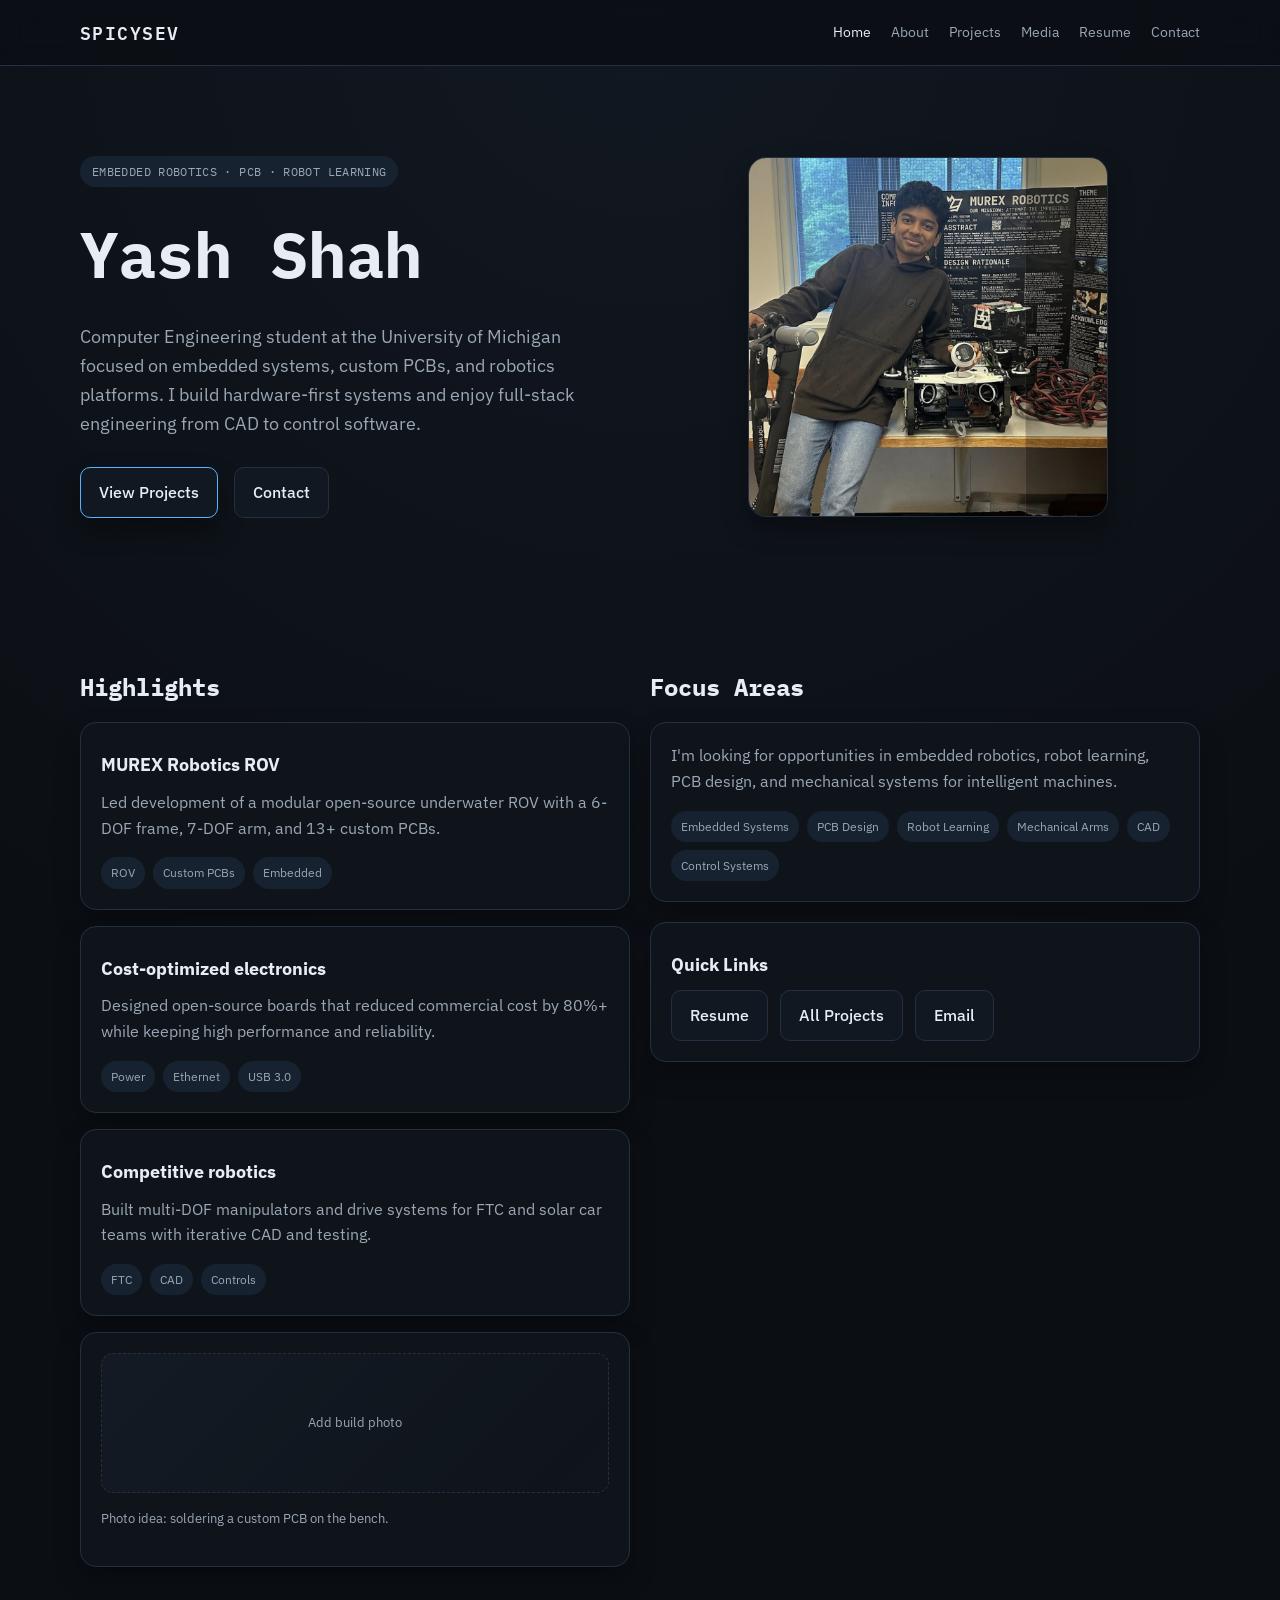
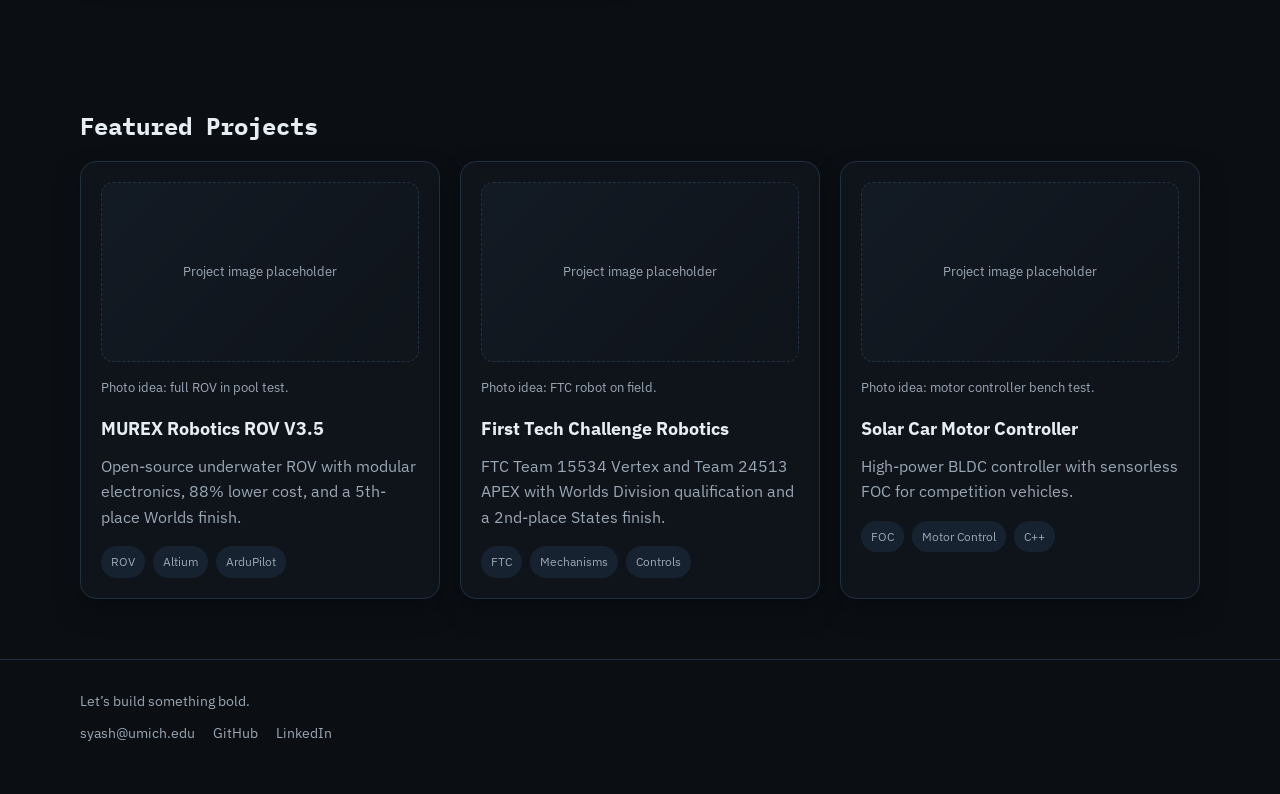
==== index.html @ 1bed522b "Starter template without media" ====
<!DOCTYPE html>
<html lang="en">
  <head>
    <meta charset="UTF-8" />
    <meta name="viewport" content="width=device-width, initial-scale=1.0" />
    <title>Yash | Embedded & Robotics</title>
    <link rel="stylesheet" href="styles.css" />
  </head>
  <body>
    <header class="nav">
      <div class="container nav-inner">
        <a class="logo" href="index.html">spicysev</a>
        <nav class="nav-links">
          <a href="index.html">Home</a>
          <a href="about.html">About</a>
          <a href="projects.html">Projects</a>
          <a href="media.html">Media</a>
          <a href="resume.html">Resume</a>
          <a href="contact.html">Contact</a>
        </nav>
      </div>
    </header>

    <main>
      <section class="hero">
        <div class="container hero-grid">
          <div>
            <span class="pill">Embedded Robotics · PCB · Robot Learning</span>
            <h1>Yash Shah</h1>
            <p>
              Computer Engineering student at the University of Michigan focused
              on embedded systems, custom PCBs, and robotics platforms. I build
              hardware-first systems and enjoy full-stack engineering from CAD to
              control software.
            </p>
            <div class="hero-actions">
              <a class="button primary" href="projects.html">View Projects</a>
              <a class="button" href="contact.html">Contact</a>
            </div>
          </div>
          <div class="hero-media">
            <img class="headshot" src="yash.jpg" alt="Yash headshot" />
          </div>
        </div>
      </section>

      <section>
        <div class="container split">
          <div>
            <h2 class="section-title">Highlights</h2>
            <div class="list">
              <div class="card">
                <h3>MUREX Robotics ROV</h3>
                <p>
                  Led development of a modular open-source underwater ROV with
                  a 6-DOF frame, 7-DOF arm, and 13+ custom PCBs.
                </p>
                <div class="tags">
                  <span class="tag">ROV</span>
                  <span class="tag">Custom PCBs</span>
                  <span class="tag">Embedded</span>
                </div>
              </div>
              <div class="card">
                <h3>Cost-optimized electronics</h3>
                <p>
                  Designed open-source boards that reduced commercial cost by
                  80%+ while keeping high performance and reliability.
                </p>
                <div class="tags">
                  <span class="tag">Power</span>
                  <span class="tag">Ethernet</span>
                  <span class="tag">USB 3.0</span>
                </div>
              </div>
              <div class="card">
                <h3>Competitive robotics</h3>
                <p>
                  Built multi-DOF manipulators and drive systems for FTC and
                  solar car teams with iterative CAD and testing.
                </p>
                <div class="tags">
                  <span class="tag">FTC</span>
                  <span class="tag">CAD</span>
                  <span class="tag">Controls</span>
                </div>
              </div>
              <div class="card">
                <div class="media-placeholder small">Add build photo</div>
                <p class="media-caption">Photo idea: soldering a custom PCB on the bench.</p>
              </div>
            </div>
          </div>
          <div>
            <h2 class="section-title">Focus Areas</h2>
            <div class="card">
              <p class="muted">
                I'm looking for opportunities in embedded robotics, robot
                learning, PCB design, and mechanical systems for intelligent
                machines.
              </p>
              <div class="tags">
                <span class="tag">Embedded Systems</span>
                <span class="tag">PCB Design</span>
                <span class="tag">Robot Learning</span>
                <span class="tag">Mechanical Arms</span>
                <span class="tag">CAD</span>
                <span class="tag">Control Systems</span>
              </div>
            </div>
            <div class="card" style="margin-top: 20px;">
              <h3>Quick Links</h3>
              <div class="project-actions">
                <a class="button" href="resume.html">Resume</a>
                <a class="button" href="projects.html">All Projects</a>
                <a class="button" href="contact.html">Email</a>
              </div>
            </div>
          </div>
        </div>
      </section>

      <section>
        <div class="container">
          <h2 class="section-title">Featured Projects</h2>
          <div class="grid grid-3">
            <a class="card" href="murex-rov.html">
              <div class="media-placeholder">Project image placeholder</div>
              <p class="media-caption">Photo idea: full ROV in pool test.</p>
              <h3>MUREX Robotics ROV V3.5</h3>
              <p>
                Open-source underwater ROV with modular electronics, 88% lower
                cost, and a 5th-place Worlds finish.
              </p>
              <div class="tags">
                <span class="tag">ROV</span>
                <span class="tag">Altium</span>
                <span class="tag">ArduPilot</span>
              </div>
            </a>
            <a class="card" href="land-rov.html">
              <div class="media-placeholder">Project image placeholder</div>
              <p class="media-caption">Photo idea: FTC robot on field.</p>
              <h3>First Tech Challenge Robotics</h3>
              <p>
                FTC Team 15534 Vertex and Team 24513 APEX with Worlds Division
                qualification and a 2nd-place States finish.
              </p>
              <div class="tags">
                <span class="tag">FTC</span>
                <span class="tag">Mechanisms</span>
                <span class="tag">Controls</span>
              </div>
            </a>
            <a class="card" href="solar-car.html">
              <div class="media-placeholder">Project image placeholder</div>
              <p class="media-caption">Photo idea: motor controller bench test.</p>
              <h3>Solar Car Motor Controller</h3>
              <p>
                High-power BLDC controller with sensorless FOC for competition
                vehicles.
              </p>
              <div class="tags">
                <span class="tag">FOC</span>
                <span class="tag">Motor Control</span>
                <span class="tag">C++</span>
              </div>
            </a>
          </div>
        </div>
      </section>
    </main>

    <footer class="footer">
      <div class="container">
        <div>Let’s build something bold.</div>
        <div class="footer-links">
          <a href="mailto:syash@umich.edu">syash@umich.edu</a>
          <a href="https://github.com/spicysev-gif" target="_blank" rel="noreferrer">GitHub</a>
          <a href="https://linkedin.com/in/yash-shah1813" target="_blank" rel="noreferrer">LinkedIn</a>
        </div>
      </div>
    </footer>

    <script src="script.js"></script>
  </body>
</html>
---- styles.css ----
@import url("https://fonts.googleapis.com/css2?family=IBM+Plex+Mono:wght@400;600&family=IBM+Plex+Sans:wght@400;500;600&display=swap");

:root {
  color-scheme: dark;
  --bg: #0b0f14;
  --bg-elev: #121821;
  --text: #e6edf3;
  --muted: #9aa7b4;
  --accent: #5ab2ff;
  --accent-strong: #7cc4ff;
  --border: #223041;
  --card: #0f141b;
  --tag: #172231;
  --shadow: 0 12px 24px rgba(0, 0, 0, 0.35);
}

*,
*::before,
*::after {
  box-sizing: border-box;
}

body {
  margin: 0;
  font-family: "IBM Plex Sans", "Segoe UI", system-ui, sans-serif;
  background: radial-gradient(circle at top, #121821 0%, #0b0f14 45%);
  color: var(--text);
  line-height: 1.6;
}

a {
  color: inherit;
  text-decoration: none;
}

img {
  max-width: 100%;
  display: block;
}

.container {
  width: min(1120px, 92vw);
  margin: 0 auto;
}

.pill {
  display: inline-flex;
  align-items: center;
  gap: 8px;
  padding: 6px 12px;
  border-radius: 999px;
  background: var(--tag);
  color: var(--muted);
  font-family: "IBM Plex Mono", monospace;
  font-size: 12px;
  letter-spacing: 0.03em;
  text-transform: uppercase;
}

.nav {
  position: sticky;
  top: 0;
  z-index: 10;
  backdrop-filter: blur(12px);
  background: rgba(11, 15, 20, 0.85);
  border-bottom: 1px solid var(--border);
}

.nav-inner {
  display: flex;
  align-items: center;
  justify-content: space-between;
  padding: 18px 0;
}

.logo {
  font-family: "IBM Plex Mono", monospace;
  font-weight: 600;
  letter-spacing: 0.08em;
  text-transform: uppercase;
  font-size: 18px;
}

.nav-links {
  display: flex;
  gap: 20px;
  font-size: 14px;
  color: var(--muted);
}

.nav-links a.active {
  color: var(--text);
}

.hero {
  padding: 90px 0 70px;
}

.hero-grid {
  display: grid;
  gap: 32px;
  grid-template-columns: repeat(auto-fit, minmax(260px, 1fr));
  align-items: center;
}

.hero-media {
  display: grid;
  justify-items: center;
}

.headshot {
  width: min(360px, 80vw);
  aspect-ratio: 1 / 1;
  border-radius: 18px;
  object-fit: cover;
  border: 1px solid var(--border);
  box-shadow: var(--shadow);
}

.hero h1 {
  font-family: "IBM Plex Mono", monospace;
  font-size: clamp(36px, 6vw, 64px);
  margin: 16px 0 12px;
}

.hero p {
  max-width: 720px;
  color: var(--muted);
  font-size: 18px;
}

.hero-actions {
  display: flex;
  flex-wrap: wrap;
  gap: 16px;
  margin-top: 28px;
}

.button {
  padding: 12px 18px;
  border-radius: 10px;
  border: 1px solid var(--border);
  background: var(--bg-elev);
  color: var(--text);
  font-weight: 500;
  display: inline-flex;
  align-items: center;
  gap: 10px;
  transition: transform 0.2s ease, border-color 0.2s ease;
}

.button.primary {
  border-color: var(--accent);
  box-shadow: var(--shadow);
}

.button:hover {
  transform: translateY(-2px);
  border-color: var(--accent-strong);
}

section {
  padding: 60px 0;
}

.section-title {
  font-family: "IBM Plex Mono", monospace;
  font-size: 24px;
  margin-bottom: 16px;
}

.muted {
  color: var(--muted);
}

.grid {
  display: grid;
  gap: 20px;
}

.grid-3 {
  grid-template-columns: repeat(auto-fit, minmax(240px, 1fr));
}

.card {
  background: var(--card);
  border: 1px solid var(--border);
  border-radius: 16px;
  padding: 20px;
  box-shadow: var(--shadow);
}

.card h3 {
  margin: 8px 0 10px;
  font-size: 18px;
}

.card p {
  color: var(--muted);
  margin: 0 0 16px;
}

.tags {
  display: flex;
  flex-wrap: wrap;
  gap: 8px;
}

.tag {
  padding: 6px 10px;
  border-radius: 999px;
  background: var(--tag);
  font-size: 12px;
  color: var(--muted);
}

.media-placeholder {
  height: 180px;
  border-radius: 12px;
  border: 1px dashed var(--border);
  background: linear-gradient(135deg, rgba(34, 48, 65, 0.25), rgba(16, 20, 27, 0.6));
  display: grid;
  place-items: center;
  color: var(--muted);
  font-size: 13px;
  margin-bottom: 16px;
}

.media-placeholder.small {
  height: 140px;
}

.media-caption {
  margin-top: -6px;
  margin-bottom: 16px;
  font-size: 13px;
  color: var(--muted);
}

.detail {
  display: grid;
  gap: 30px;
  grid-template-columns: repeat(auto-fit, minmax(280px, 1fr));
  align-items: start;
}

.detail h4 {
  margin: 0 0 10px;
  font-size: 18px;
}

.detail ul {
  margin: 0;
  padding-left: 18px;
  color: var(--muted);
}

.resume-embed {
  width: 100%;
  height: min(80vh, 900px);
  border: 1px solid var(--border);
  border-radius: 12px;
  background: var(--bg-elev);
}

.footer {
  border-top: 1px solid var(--border);
  padding: 30px 0 50px;
  color: var(--muted);
  font-size: 14px;
}

.footer-links {
  display: flex;
  gap: 18px;
  flex-wrap: wrap;
  margin-top: 10px;
}

.project-actions {
  display: flex;
  flex-wrap: wrap;
  gap: 12px;
}

.button.disabled {
  opacity: 0.5;
  pointer-events: none;
}

.form {
  display: grid;
  gap: 16px;
  max-width: 620px;
}

label {
  font-size: 13px;
  color: var(--muted);
  display: block;
  margin-bottom: 6px;
}

input,
textarea {
  width: 100%;
  padding: 12px 14px;
  border-radius: 10px;
  border: 1px solid var(--border);
  background: var(--bg-elev);
  color: var(--text);
  font-family: inherit;
}

textarea {
  min-height: 140px;
  resize: vertical;
}

.split {
  display: grid;
  grid-template-columns: repeat(auto-fit, minmax(220px, 1fr));
  gap: 20px;
}

.list {
  display: grid;
  gap: 16px;
}

.media-grid {
  display: grid;
  gap: 18px;
  grid-template-columns: repeat(auto-fit, minmax(220px, 1fr));
}

.timeline {
  display: grid;
  gap: 16px;
}

.timeline-item {
  padding: 16px;
  border: 1px solid var(--border);
  border-radius: 12px;
  background: var(--bg-elev);
}

@media (max-width: 720px) {
  .nav-links {
    gap: 12px;
    font-size: 12px;
  }

  .hero {
    padding: 70px 0 50px;
  }
}
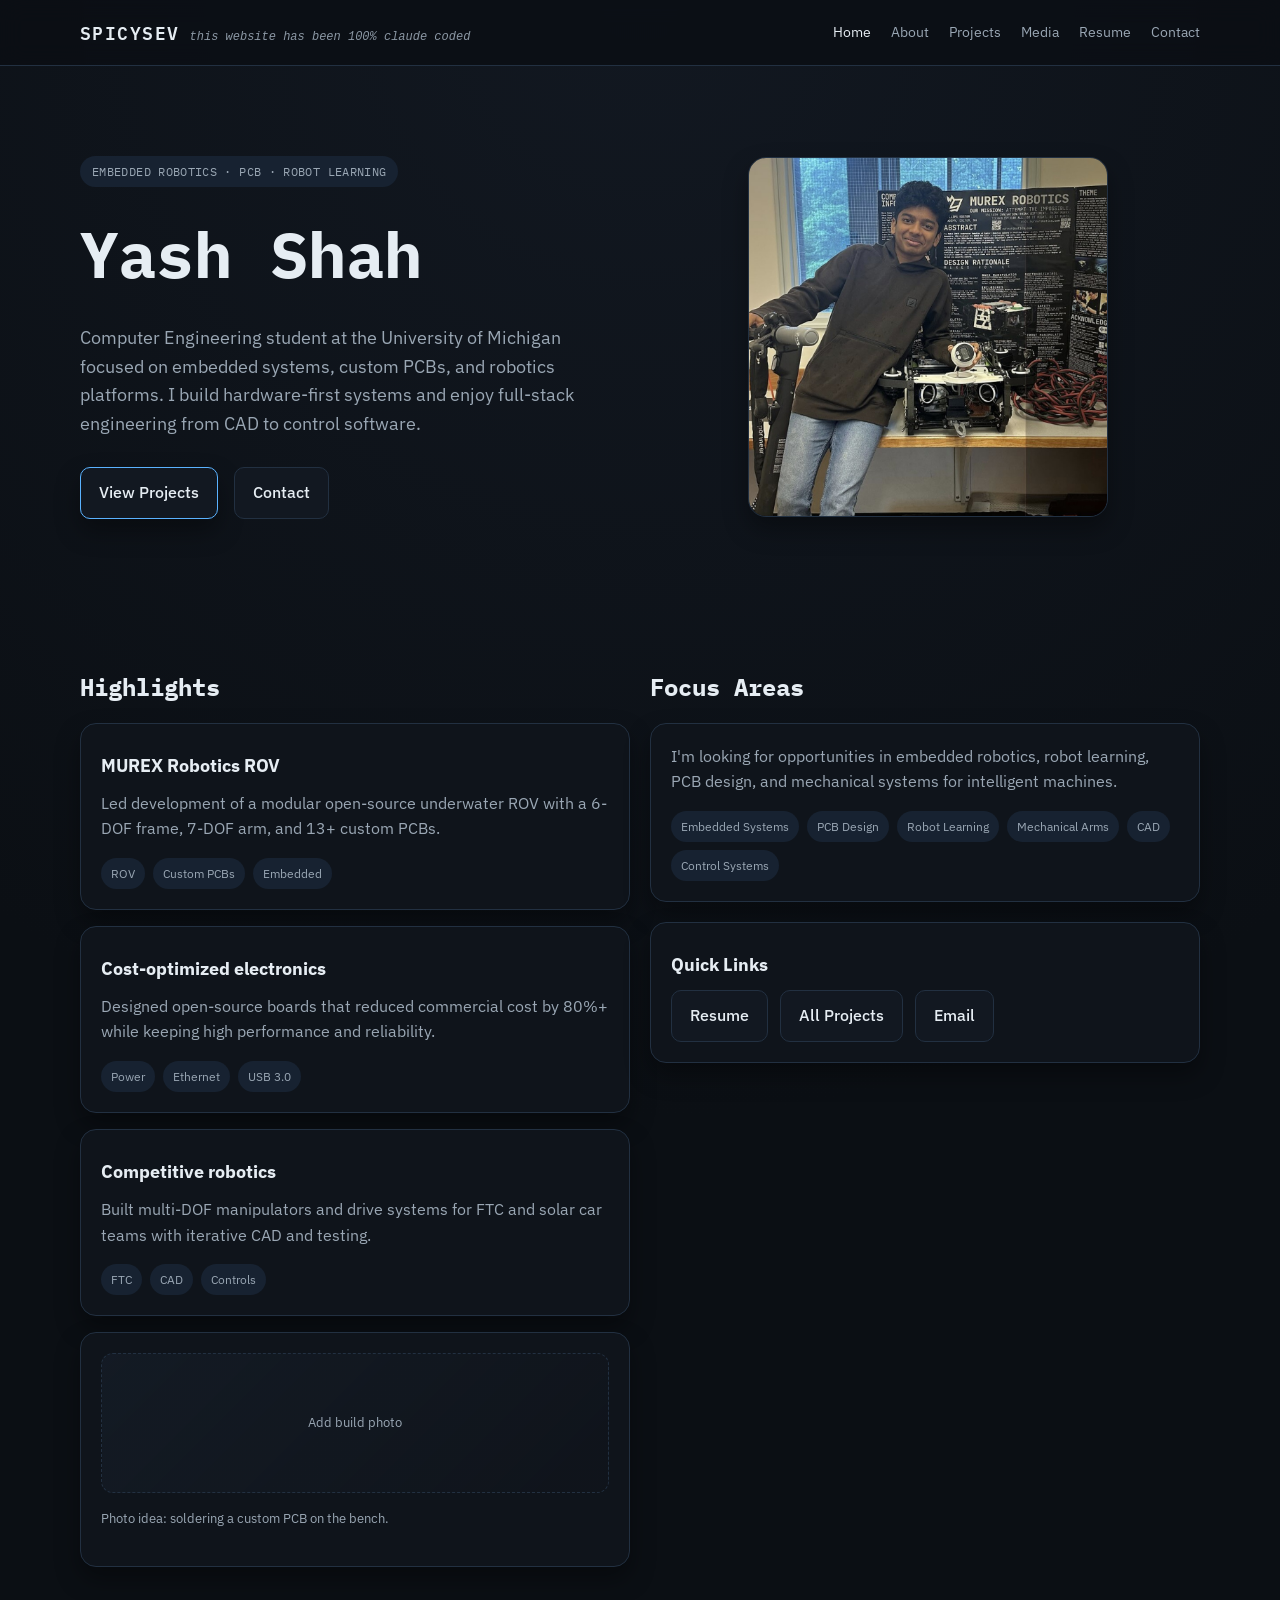
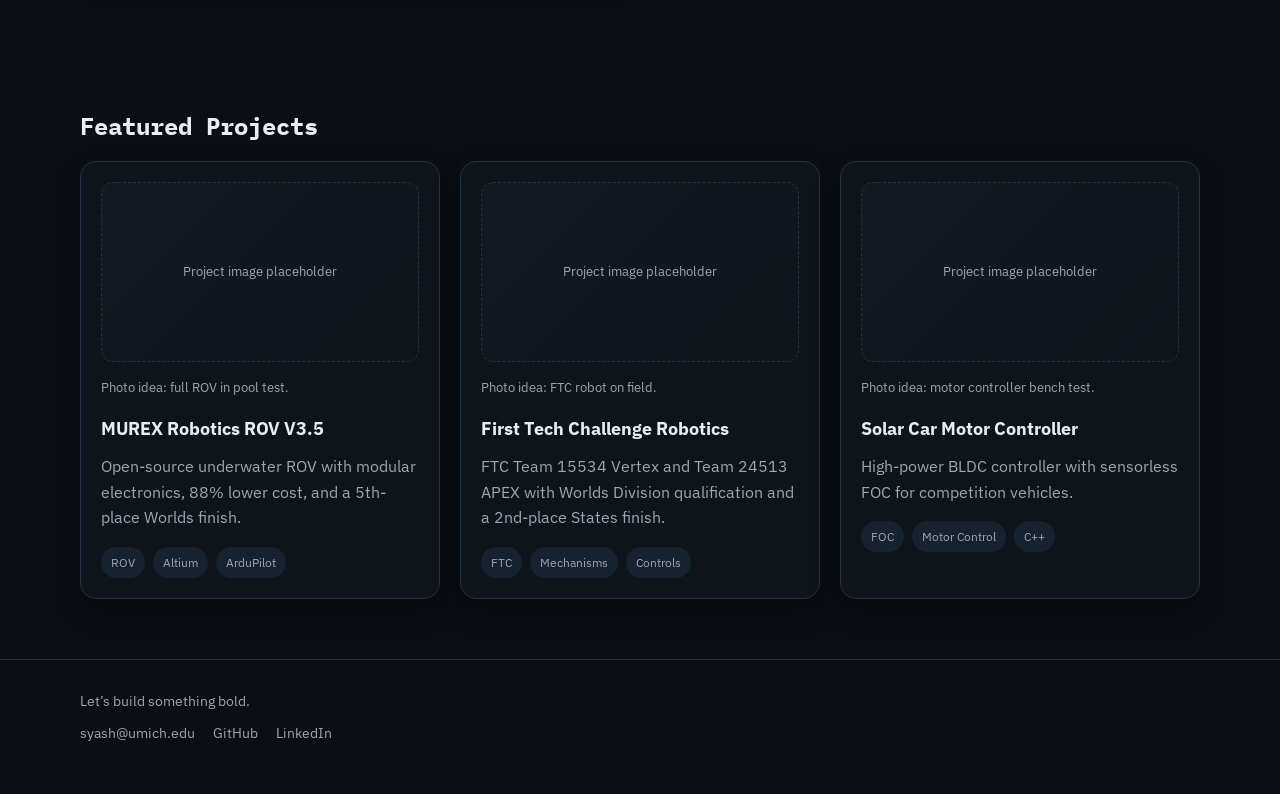
==== commit 009d22cd: "Added big media for MUREX" ====
--- a/index.html
+++ b/index.html
@@ -9,7 +9,10 @@
   <body>
     <header class="nav">
       <div class="container nav-inner">
-        <a class="logo" href="index.html">spicysev</a>
+        <div class="nav-brand">
+          <a class="logo" href="index.html">spicysev</a>
+          <span class="logo-tagline">this website has been 100% claude coded</span>
+        </div>
         <nav class="nav-links">
           <a href="index.html">Home</a>
           <a href="about.html">About</a>
@@ -49,7 +52,7 @@
           <div>
             <h2 class="section-title">Highlights</h2>
             <div class="list">
-              <div class="card">
+              <a class="card" href="murex-rov.html" style="text-decoration: none; display: block;">
                 <h3>MUREX Robotics ROV</h3>
                 <p>
                   Led development of a modular open-source underwater ROV with
@@ -60,7 +63,7 @@
                   <span class="tag">Custom PCBs</span>
                   <span class="tag">Embedded</span>
                 </div>
-              </div>
+              </a>
               <div class="card">
                 <h3>Cost-optimized electronics</h3>
                 <p>
--- a/styles.css
+++ b/styles.css
@@ -73,12 +73,26 @@
   padding: 18px 0;
 }
 
+.nav-brand {
+  display: flex;
+  align-items: baseline;
+  gap: 10px;
+}
+
 .logo {
   font-family: "IBM Plex Mono", monospace;
   font-weight: 600;
   letter-spacing: 0.08em;
   text-transform: uppercase;
   font-size: 18px;
+}
+
+.logo-tagline {
+  font-family: "IBM Plex Mono", monospace;
+  font-size: 12px;
+  font-style: italic;
+  color: var(--muted);
+  opacity: 0.9;
 }
 
 .nav-links {
@@ -188,6 +202,12 @@
   border-radius: 16px;
   padding: 20px;
   box-shadow: var(--shadow);
+  transition: transform 0.2s ease, border-color 0.2s ease;
+}
+
+.card:hover {
+  transform: translateY(-2px);
+  border-color: var(--accent);
 }
 
 .card h3 {
@@ -224,6 +244,12 @@
   color: var(--muted);
   font-size: 13px;
   margin-bottom: 16px;
+  transition: border-color 0.2s ease, background 0.2s ease;
+}
+
+.media-placeholder:hover {
+  border-color: var(--accent);
+  background: linear-gradient(135deg, rgba(90, 178, 255, 0.15), rgba(16, 20, 27, 0.6));
 }
 
 .media-placeholder.small {
@@ -261,6 +287,25 @@
   border: 1px solid var(--border);
   border-radius: 12px;
   background: var(--bg-elev);
+}
+
+.video-container {
+  width: 100%;
+  margin-bottom: 20px;
+}
+
+.project-video {
+  width: 100%;
+  max-width: 100%;
+  border-radius: 12px;
+  border: 1px solid var(--border);
+  background: var(--bg-elev);
+  box-shadow: var(--shadow);
+}
+
+img[alt="MUREX ROV"]:hover {
+  transform: translateY(-2px);
+  border-color: var(--accent);
 }
 
 .footer {
